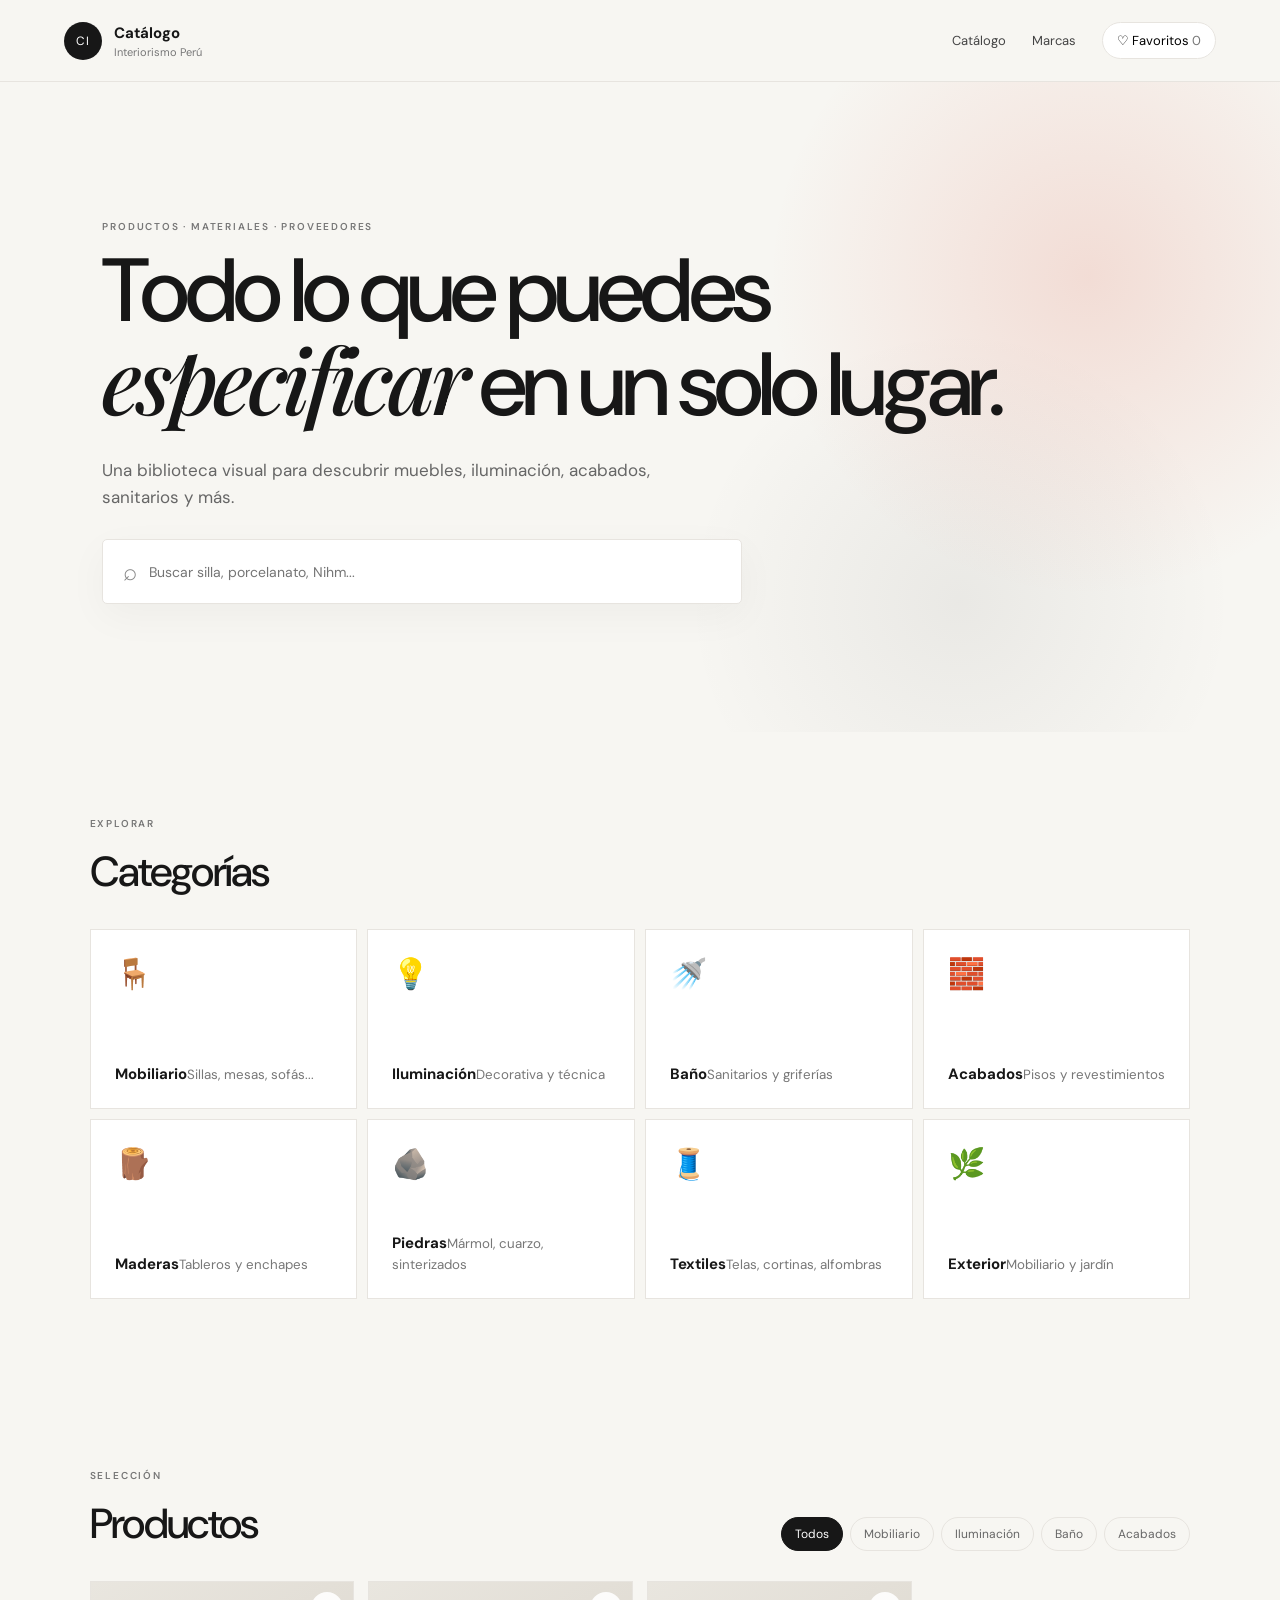
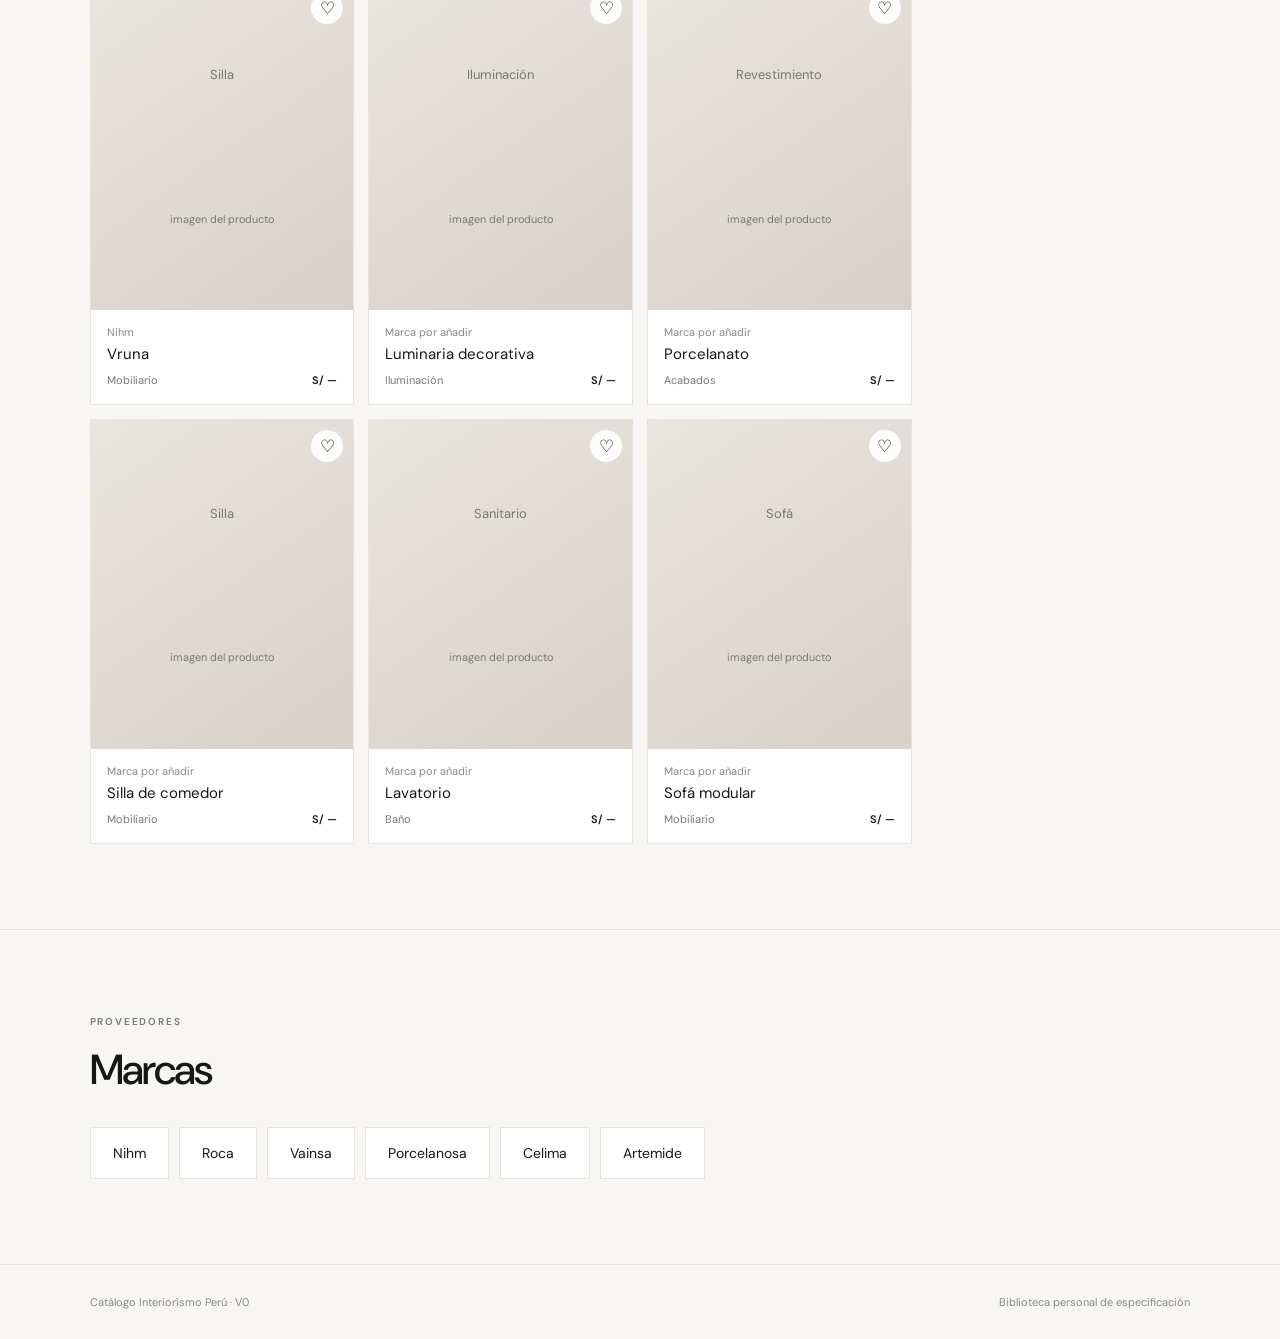
==== index.html @ 74b37449 "Add files via upload" ====
<!doctype html>
<html lang="es">
<head>
  <meta charset="UTF-8" />
  <meta name="viewport" content="width=device-width, initial-scale=1.0" />
  <title>Catálogo Interiorismo Perú</title>
  <meta name="description" content="Catálogo personal de productos, materiales y proveedores para interiorismo en Perú." />
  <link rel="stylesheet" href="style.css" />
</head>
<body>
  <header class="site-header">
    <a class="brand" href="#">
      <span class="brand-mark">CI</span>
      <span>
        <strong>Catálogo</strong>
        <small>Interiorismo Perú</small>
      </span>
    </a>
    <nav>
      <a href="#catalogo">Catálogo</a>
      <a href="#marcas">Marcas</a>
      <button class="favorites-btn" id="favoritesBtn">♡ Favoritos <span id="favoriteCount">0</span></button>
    </nav>
  </header>

  <main>
    <section class="hero">
      <div>
        <p class="eyebrow">PRODUCTOS · MATERIALES · PROVEEDORES</p>
        <h1>Todo lo que puedes<br /><em>especificar</em> en un solo lugar.</h1>
        <p class="hero-copy">Una biblioteca visual para descubrir muebles, iluminación, acabados, sanitarios y más.</p>
        <div class="search-wrap">
          <span>⌕</span>
          <input id="searchInput" type="search" placeholder="Buscar silla, porcelanato, Nihm..." />
        </div>
      </div>
    </section>

    <section class="categories" id="catalogo">
      <div class="section-heading">
        <div>
          <p class="eyebrow">EXPLORAR</p>
          <h2>Categorías</h2>
        </div>
      </div>
      <div class="category-grid" id="categoryGrid"></div>
    </section>

    <section class="products-section">
      <div class="section-heading">
        <div>
          <p class="eyebrow">SELECCIÓN</p>
          <h2>Productos</h2>
        </div>
        <div class="filters">
          <button class="filter active" data-filter="Todos">Todos</button>
          <button class="filter" data-filter="Mobiliario">Mobiliario</button>
          <button class="filter" data-filter="Iluminación">Iluminación</button>
          <button class="filter" data-filter="Baño">Baño</button>
          <button class="filter" data-filter="Acabados">Acabados</button>
        </div>
      </div>
      <div class="product-grid" id="productGrid"></div>
    </section>

    <section class="brands-section" id="marcas">
      <div class="section-heading">
        <div>
          <p class="eyebrow">PROVEEDORES</p>
          <h2>Marcas</h2>
        </div>
      </div>
      <div class="brand-list">
        <span>Nihm</span><span>Roca</span><span>Vainsa</span><span>Porcelanosa</span><span>Celima</span><span>Artemide</span>
      </div>
    </section>
  </main>

  <footer>
    <span>Catálogo Interiorismo Perú · V0</span>
    <span>Biblioteca personal de especificación</span>
  </footer>

  <script src="app.js"></script>
</body>
</html>
---- style.css ----
@import url('https://fonts.googleapis.com/css2?family=DM+Sans:wght@400;500;600&family=Playfair+Display:ital,wght@0,500;0,600;1,500;1,600&display=swap');

:root {
  --ink: #171717;
  --muted: #777;
  --line: #e7e4df;
  --paper: #f7f6f2;
  --white: #fff;
  --accent: #d9573f;
}

* { box-sizing: border-box; }
html { scroll-behavior: smooth; }
body {
  margin: 0;
  color: var(--ink);
  background: var(--paper);
  font-family: "DM Sans", sans-serif;
}
a { color: inherit; text-decoration: none; }
button, input { font: inherit; }

.site-header {
  height: 82px;
  padding: 0 5vw;
  display: flex;
  align-items: center;
  justify-content: space-between;
  border-bottom: 1px solid var(--line);
  background: rgba(247,246,242,.92);
  position: sticky;
  top: 0;
  z-index: 10;
  backdrop-filter: blur(10px);
}
.brand { display: flex; align-items: center; gap: 12px; }
.brand-mark {
  width: 38px; height: 38px; border-radius: 50%;
  display: grid; place-items: center;
  background: var(--ink); color: white;
  font-size: 12px; letter-spacing: .08em;
}
.brand strong { display:block; font-size: 15px; }
.brand small { display:block; color:var(--muted); font-size: 11px; margin-top: 2px; }
nav { display:flex; align-items:center; gap: 26px; font-size: 13px; }
nav a { color:#444; }
.favorites-btn {
  border: 1px solid var(--line); background: white; border-radius: 999px;
  padding: 9px 14px; cursor:pointer;
}
.favorites-btn span { color:var(--muted); }

main { overflow: hidden; }
.hero {
  min-height: 650px;
  padding: 110px 8vw 100px;
  display:flex; align-items:center;
  background:
    radial-gradient(circle at 85% 30%, rgba(217,87,63,.16), transparent 27%),
    radial-gradient(circle at 75% 80%, rgba(20,20,20,.06), transparent 25%);
}
.eyebrow {
  margin: 0 0 14px;
  font-size: 10px;
  letter-spacing: .18em;
  color: var(--muted);
  font-weight: 600;
}
h1 {
  font-size: clamp(48px, 7vw, 92px);
  line-height: .98;
  letter-spacing: -.055em;
  font-weight: 500;
  margin: 0;
  max-width: 980px;
}
h1 em, h2 em { font-family:"Playfair Display", serif; font-weight:500; }
.hero-copy {
  max-width: 570px; color:#666; font-size:17px; line-height:1.6; margin:28px 0;
}
.search-wrap {
  max-width: 640px; display:flex; align-items:center; gap:10px;
  background:white; border:1px solid var(--line); padding: 16px 20px;
  border-radius: 5px; box-shadow:0 12px 40px rgba(0,0,0,.04);
}
.search-wrap span { font-size:24px; color:#888; }
.search-wrap input { border:0; outline:0; width:100%; background:transparent; font-size:14px; }

section { padding: 85px 7vw; }
.section-heading {
  display:flex; justify-content:space-between; align-items:end; gap:30px; margin-bottom:30px;
}
h2 { font-size:42px; letter-spacing:-.04em; margin:0; font-weight:500; }

.category-grid {
  display:grid; grid-template-columns:repeat(4,1fr); gap:10px;
}
.category {
  min-height:180px; padding:24px; border:1px solid var(--line); background:white;
  display:flex; flex-direction:column; justify-content:space-between;
  cursor:pointer; transition:.2s;
}
.category:hover { transform:translateY(-3px); border-color:#bbb; }
.category .symbol { font-size:30px; }
.category strong { font-size:15px; }
.category small { color:var(--muted); margin-top:5px; }

.filters { display:flex; gap:7px; flex-wrap:wrap; justify-content:flex-end; }
.filter {
  border:1px solid var(--line); background:transparent; border-radius:999px;
  padding:8px 13px; cursor:pointer; color:#666; font-size:12px;
}
.filter.active { background:var(--ink); color:white; border-color:var(--ink); }

.product-grid {
  columns: 4 220px;
  column-gap: 14px;
}
.product-card {
  break-inside:avoid; margin:0 0 14px; background:white; position:relative;
  border:1px solid var(--line);
}
.product-image {
  aspect-ratio: 4/5; display:grid; place-items:center;
  background:linear-gradient(145deg,#e9e6df,#d7d1c7);
  font-size:13px; color:#777; text-align:center; padding:20px;
}
.product-image.tall { aspect-ratio:4/5; }
.product-info { padding:15px 16px 17px; }
.product-brand { color:#888; font-size:11px; margin-bottom:5px; }
.product-name { font-size:15px; margin-bottom:9px; }
.product-meta { display:flex; justify-content:space-between; gap:10px; font-size:11px; color:#777; }
.product-price { color:var(--ink); font-weight:600; }
.heart {
  position:absolute; top:10px; right:10px; width:32px; height:32px; border:0;
  border-radius:50%; background:rgba(255,255,255,.9); cursor:pointer; font-size:17px;
}
.heart.saved { color:var(--accent); }

.brands-section { border-top:1px solid var(--line); }
.brand-list { display:flex; flex-wrap:wrap; gap:10px; }
.brand-list span {
  padding:16px 22px; border:1px solid var(--line); background:white; font-size:14px;
}

footer {
  padding:30px 7vw; border-top:1px solid var(--line);
  display:flex; justify-content:space-between; color:#888; font-size:11px;
}

@media(max-width:800px){
  nav a { display:none; }
  .hero { min-height:560px; padding:80px 7vw; }
  .category-grid { grid-template-columns:repeat(2,1fr); }
  .section-heading { align-items:flex-start; flex-direction:column; }
  .filters { justify-content:flex-start; }
  footer { flex-direction:column; gap:8px; }
}
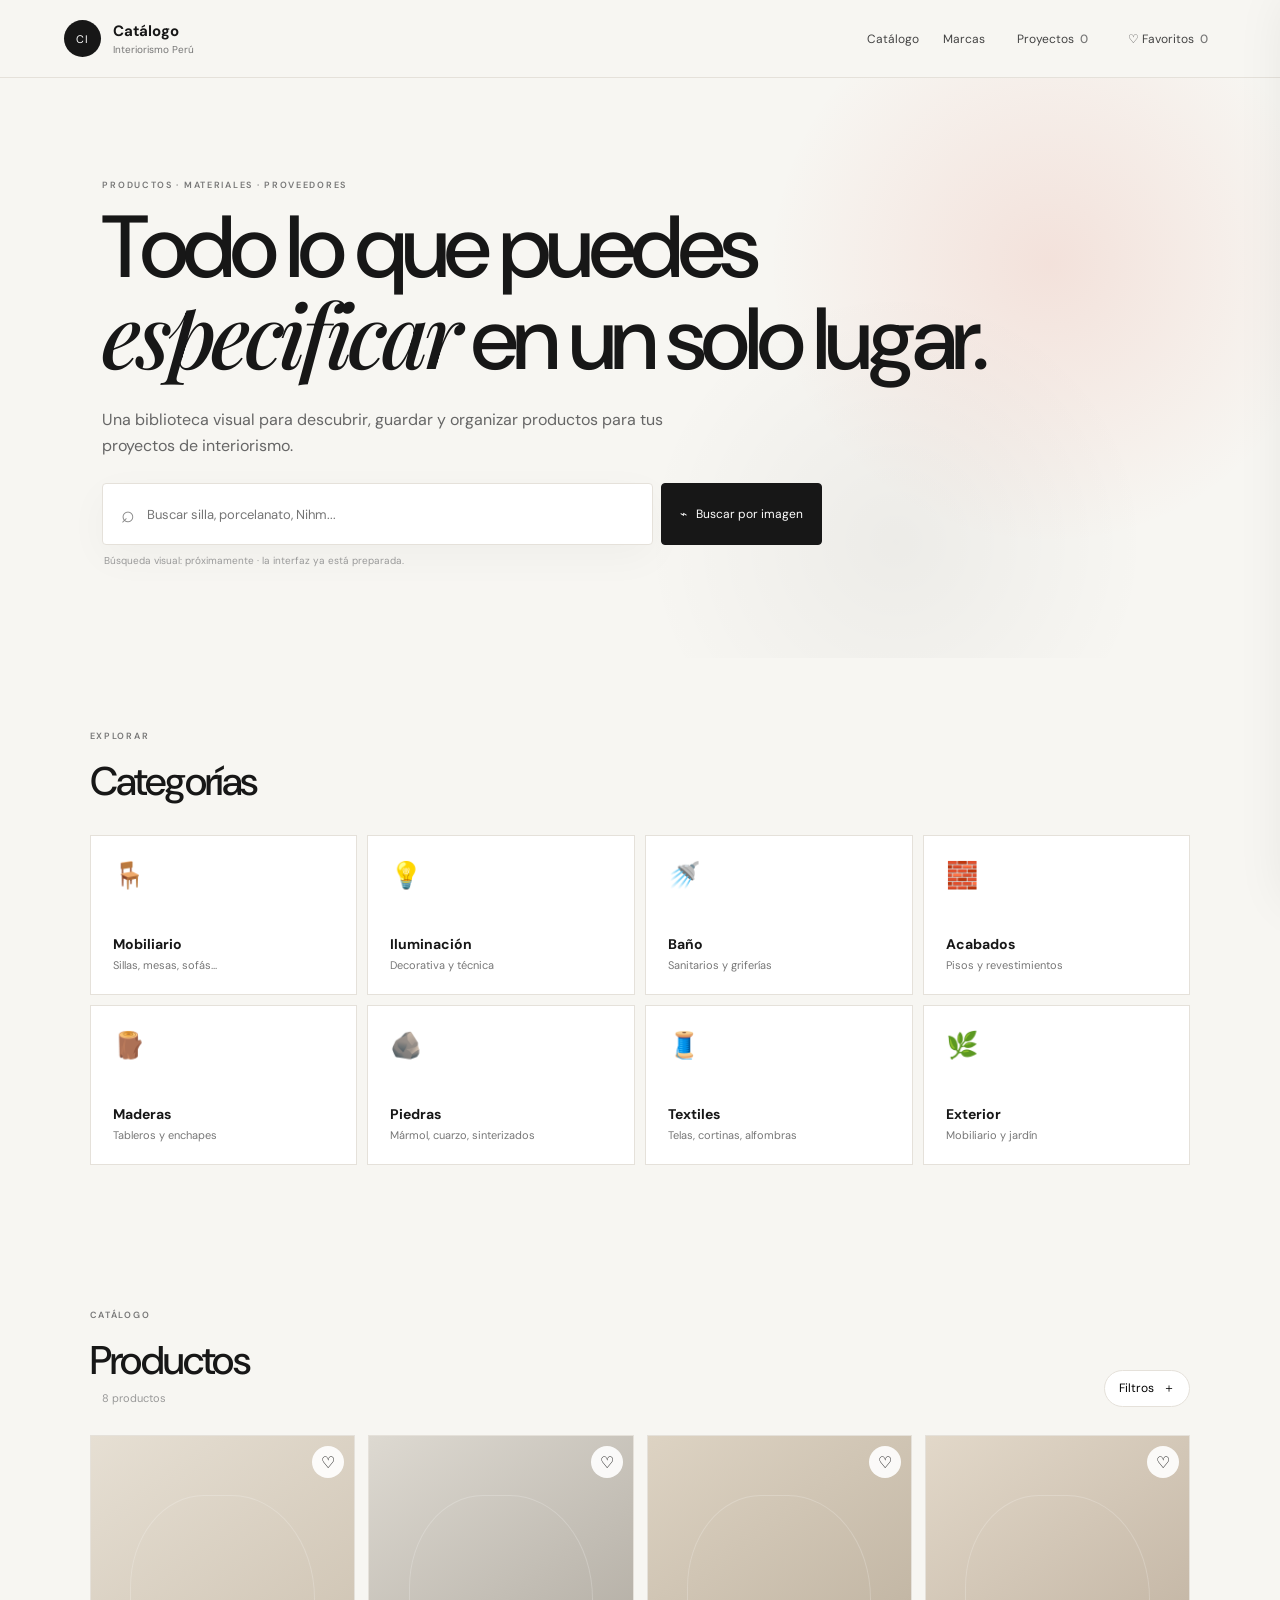
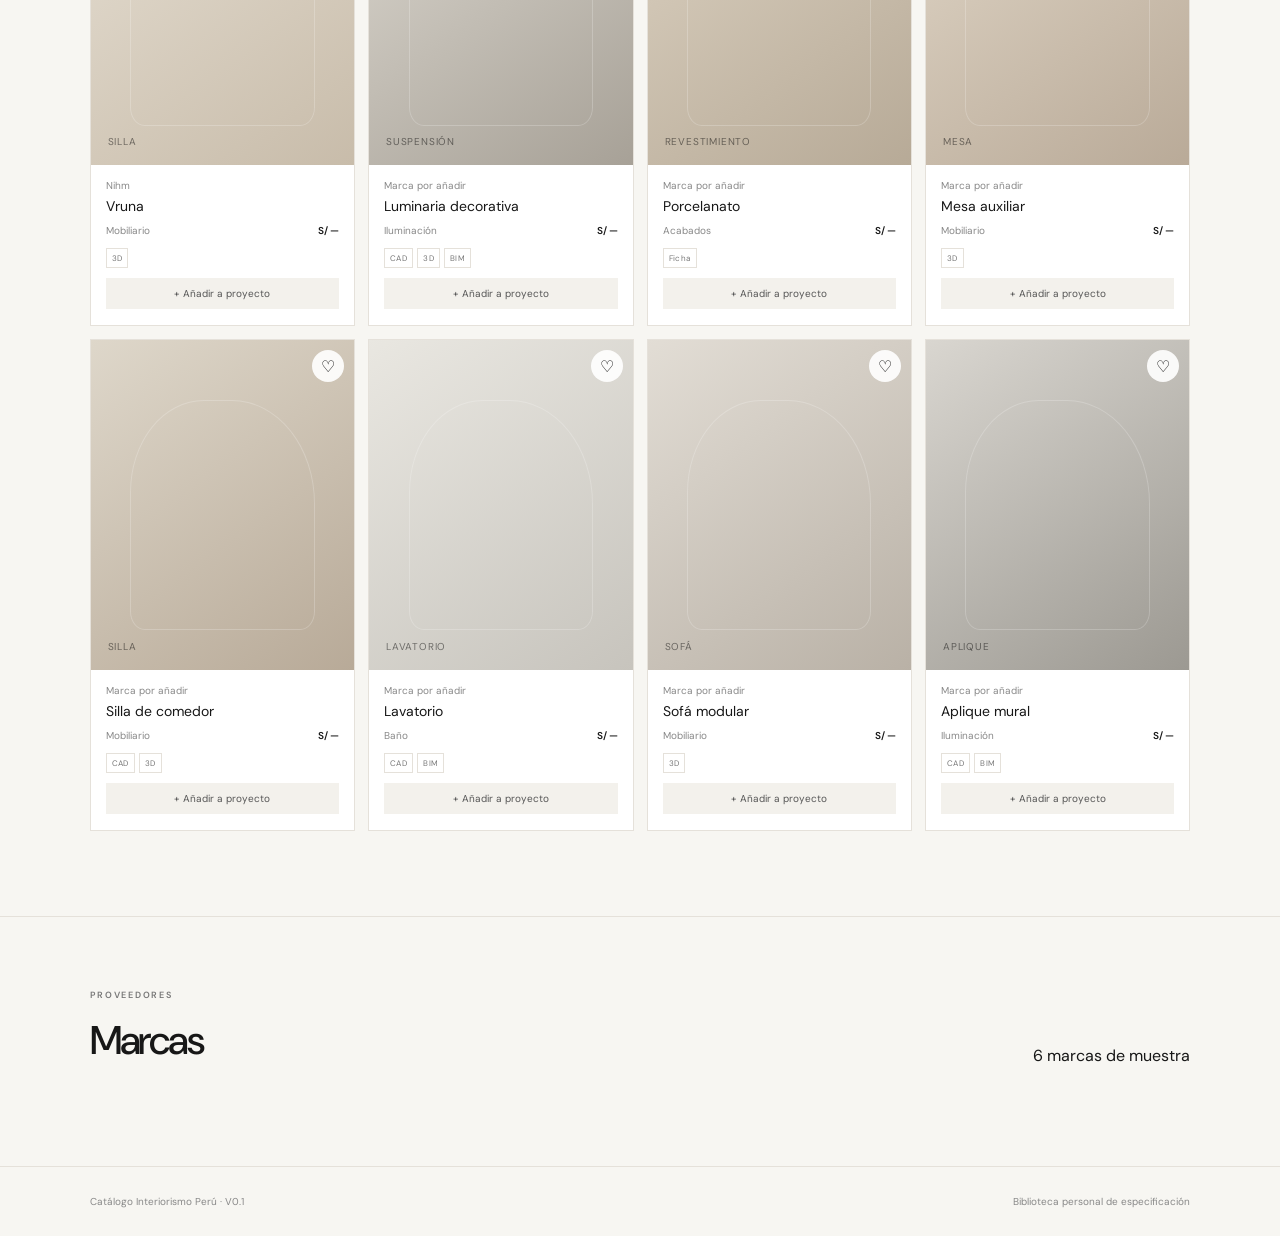
==== commit 1c06f74a: "Add files via upload" ====
--- a/index.html
+++ b/index.html
@@ -1,86 +1,95 @@
 <!doctype html>
 <html lang="es">
 <head>
-  <meta charset="UTF-8" />
-  <meta name="viewport" content="width=device-width, initial-scale=1.0" />
+  <meta charset="UTF-8">
+  <meta name="viewport" content="width=device-width, initial-scale=1.0">
   <title>Catálogo Interiorismo Perú</title>
-  <meta name="description" content="Catálogo personal de productos, materiales y proveedores para interiorismo en Perú." />
-  <link rel="stylesheet" href="style.css" />
+  <meta name="description" content="Biblioteca visual de productos, materiales y proveedores para interiorismo en Perú.">
+  <link rel="stylesheet" href="style.css">
 </head>
 <body>
   <header class="site-header">
     <a class="brand" href="#">
       <span class="brand-mark">CI</span>
-      <span>
-        <strong>Catálogo</strong>
-        <small>Interiorismo Perú</small>
-      </span>
+      <span><strong>Catálogo</strong><small>Interiorismo Perú</small></span>
     </a>
     <nav>
       <a href="#catalogo">Catálogo</a>
       <a href="#marcas">Marcas</a>
-      <button class="favorites-btn" id="favoritesBtn">♡ Favoritos <span id="favoriteCount">0</span></button>
+      <button class="nav-btn" id="projectsBtn">Proyectos <b id="projectCount">0</b></button>
+      <button class="nav-btn" id="favoritesBtn">♡ Favoritos <b id="favoriteCount">0</b></button>
     </nav>
   </header>
 
   <main>
     <section class="hero">
-      <div>
+      <div class="hero-inner">
         <p class="eyebrow">PRODUCTOS · MATERIALES · PROVEEDORES</p>
-        <h1>Todo lo que puedes<br /><em>especificar</em> en un solo lugar.</h1>
-        <p class="hero-copy">Una biblioteca visual para descubrir muebles, iluminación, acabados, sanitarios y más.</p>
-        <div class="search-wrap">
-          <span>⌕</span>
-          <input id="searchInput" type="search" placeholder="Buscar silla, porcelanato, Nihm..." />
+        <h1>Todo lo que puedes<br><em>especificar</em> en un solo lugar.</h1>
+        <p class="hero-copy">Una biblioteca visual para descubrir, guardar y organizar productos para tus proyectos de interiorismo.</p>
+        <div class="search-row">
+          <div class="search-wrap">
+            <span>⌕</span>
+            <input id="searchInput" type="search" placeholder="Buscar silla, porcelanato, Nihm...">
+          </div>
+          <button class="visual-search" id="visualSearchBtn">⌁ <span>Buscar por imagen</span></button>
         </div>
+        <p class="visual-note">Búsqueda visual: próximamente · la interfaz ya está preparada.</p>
       </div>
     </section>
 
     <section class="categories" id="catalogo">
       <div class="section-heading">
-        <div>
-          <p class="eyebrow">EXPLORAR</p>
-          <h2>Categorías</h2>
-        </div>
+        <div><p class="eyebrow">EXPLORAR</p><h2>Categorías</h2></div>
       </div>
       <div class="category-grid" id="categoryGrid"></div>
     </section>
 
     <section class="products-section">
       <div class="section-heading">
-        <div>
-          <p class="eyebrow">SELECCIÓN</p>
-          <h2>Productos</h2>
-        </div>
-        <div class="filters">
-          <button class="filter active" data-filter="Todos">Todos</button>
-          <button class="filter" data-filter="Mobiliario">Mobiliario</button>
-          <button class="filter" data-filter="Iluminación">Iluminación</button>
-          <button class="filter" data-filter="Baño">Baño</button>
-          <button class="filter" data-filter="Acabados">Acabados</button>
-        </div>
+        <div><p class="eyebrow">CATÁLOGO</p><h2>Productos</h2><p class="results" id="resultsCount"></p></div>
+        <button class="filter-toggle" id="filterToggle">Filtros <span>＋</span></button>
       </div>
+
+      <div class="filter-panel" id="filterPanel">
+        <div class="filter-group"><label>Categoría</label><div class="chips" id="categoryFilters"></div></div>
+        <div class="filter-group"><label>Material</label><div class="chips" id="materialFilters"></div></div>
+        <div class="filter-group"><label>Estilo</label><div class="chips" id="styleFilters"></div></div>
+        <div class="filter-group"><label>Archivos</label><div class="chips" id="fileFilters"></div></div>
+      </div>
+
       <div class="product-grid" id="productGrid"></div>
     </section>
 
     <section class="brands-section" id="marcas">
       <div class="section-heading">
-        <div>
-          <p class="eyebrow">PROVEEDORES</p>
-          <h2>Marcas</h2>
-        </div>
+        <div><p class="eyebrow">PROVEEDORES</p><h2>Marcas</h2></div>
+        <span class="brand-count">6 marcas de muestra</span>
       </div>
-      <div class="brand-list">
-        <span>Nihm</span><span>Roca</span><span>Vainsa</span><span>Porcelanosa</span><span>Celima</span><span>Artemide</span>
-      </div>
+      <div class="brand-list" id="brandList"></div>
     </section>
   </main>
 
+  <aside class="drawer" id="projectDrawer" aria-hidden="true">
+    <div class="drawer-head"><div><p class="eyebrow">MI BIBLIOTECA</p><h2>Proyectos</h2></div><button class="close-btn" data-close="projectDrawer">×</button></div>
+    <div class="new-project"><input id="projectNameInput" placeholder="Nombre del proyecto..."><button id="addProjectBtn">+ Crear</button></div>
+    <div id="projectList" class="project-list"></div>
+  </aside>
+  <div class="drawer-backdrop" id="drawerBackdrop"></div>
+
+  <div class="modal" id="productModal" aria-hidden="true">
+    <div class="modal-card">
+      <button class="close-btn" data-close="productModal">×</button>
+      <div id="modalContent"></div>
+    </div>
+  </div>
+
+  <div class="toast" id="toast"></div>
+
   <footer>
-    <span>Catálogo Interiorismo Perú · V0</span>
+    <span>Catálogo Interiorismo Perú · V0.1</span>
     <span>Biblioteca personal de especificación</span>
   </footer>
-
   <script src="app.js"></script>
 </body>
-</html>
+</html>
--- a/style.css
+++ b/style.css
@@ -1,158 +1,18 @@
 @import url('https://fonts.googleapis.com/css2?family=DM+Sans:wght@400;500;600&family=Playfair+Display:ital,wght@0,500;0,600;1,500;1,600&display=swap');
-
-:root {
-  --ink: #171717;
-  --muted: #777;
-  --line: #e7e4df;
-  --paper: #f7f6f2;
-  --white: #fff;
-  --accent: #d9573f;
-}
-
-* { box-sizing: border-box; }
-html { scroll-behavior: smooth; }
-body {
-  margin: 0;
-  color: var(--ink);
-  background: var(--paper);
-  font-family: "DM Sans", sans-serif;
-}
-a { color: inherit; text-decoration: none; }
-button, input { font: inherit; }
-
-.site-header {
-  height: 82px;
-  padding: 0 5vw;
-  display: flex;
-  align-items: center;
-  justify-content: space-between;
-  border-bottom: 1px solid var(--line);
-  background: rgba(247,246,242,.92);
-  position: sticky;
-  top: 0;
-  z-index: 10;
-  backdrop-filter: blur(10px);
-}
-.brand { display: flex; align-items: center; gap: 12px; }
-.brand-mark {
-  width: 38px; height: 38px; border-radius: 50%;
-  display: grid; place-items: center;
-  background: var(--ink); color: white;
-  font-size: 12px; letter-spacing: .08em;
-}
-.brand strong { display:block; font-size: 15px; }
-.brand small { display:block; color:var(--muted); font-size: 11px; margin-top: 2px; }
-nav { display:flex; align-items:center; gap: 26px; font-size: 13px; }
-nav a { color:#444; }
-.favorites-btn {
-  border: 1px solid var(--line); background: white; border-radius: 999px;
-  padding: 9px 14px; cursor:pointer;
-}
-.favorites-btn span { color:var(--muted); }
-
-main { overflow: hidden; }
-.hero {
-  min-height: 650px;
-  padding: 110px 8vw 100px;
-  display:flex; align-items:center;
-  background:
-    radial-gradient(circle at 85% 30%, rgba(217,87,63,.16), transparent 27%),
-    radial-gradient(circle at 75% 80%, rgba(20,20,20,.06), transparent 25%);
-}
-.eyebrow {
-  margin: 0 0 14px;
-  font-size: 10px;
-  letter-spacing: .18em;
-  color: var(--muted);
-  font-weight: 600;
-}
-h1 {
-  font-size: clamp(48px, 7vw, 92px);
-  line-height: .98;
-  letter-spacing: -.055em;
-  font-weight: 500;
-  margin: 0;
-  max-width: 980px;
-}
-h1 em, h2 em { font-family:"Playfair Display", serif; font-weight:500; }
-.hero-copy {
-  max-width: 570px; color:#666; font-size:17px; line-height:1.6; margin:28px 0;
-}
-.search-wrap {
-  max-width: 640px; display:flex; align-items:center; gap:10px;
-  background:white; border:1px solid var(--line); padding: 16px 20px;
-  border-radius: 5px; box-shadow:0 12px 40px rgba(0,0,0,.04);
-}
-.search-wrap span { font-size:24px; color:#888; }
-.search-wrap input { border:0; outline:0; width:100%; background:transparent; font-size:14px; }
-
-section { padding: 85px 7vw; }
-.section-heading {
-  display:flex; justify-content:space-between; align-items:end; gap:30px; margin-bottom:30px;
-}
-h2 { font-size:42px; letter-spacing:-.04em; margin:0; font-weight:500; }
-
-.category-grid {
-  display:grid; grid-template-columns:repeat(4,1fr); gap:10px;
-}
-.category {
-  min-height:180px; padding:24px; border:1px solid var(--line); background:white;
-  display:flex; flex-direction:column; justify-content:space-between;
-  cursor:pointer; transition:.2s;
-}
-.category:hover { transform:translateY(-3px); border-color:#bbb; }
-.category .symbol { font-size:30px; }
-.category strong { font-size:15px; }
-.category small { color:var(--muted); margin-top:5px; }
-
-.filters { display:flex; gap:7px; flex-wrap:wrap; justify-content:flex-end; }
-.filter {
-  border:1px solid var(--line); background:transparent; border-radius:999px;
-  padding:8px 13px; cursor:pointer; color:#666; font-size:12px;
-}
-.filter.active { background:var(--ink); color:white; border-color:var(--ink); }
-
-.product-grid {
-  columns: 4 220px;
-  column-gap: 14px;
-}
-.product-card {
-  break-inside:avoid; margin:0 0 14px; background:white; position:relative;
-  border:1px solid var(--line);
-}
-.product-image {
-  aspect-ratio: 4/5; display:grid; place-items:center;
-  background:linear-gradient(145deg,#e9e6df,#d7d1c7);
-  font-size:13px; color:#777; text-align:center; padding:20px;
-}
-.product-image.tall { aspect-ratio:4/5; }
-.product-info { padding:15px 16px 17px; }
-.product-brand { color:#888; font-size:11px; margin-bottom:5px; }
-.product-name { font-size:15px; margin-bottom:9px; }
-.product-meta { display:flex; justify-content:space-between; gap:10px; font-size:11px; color:#777; }
-.product-price { color:var(--ink); font-weight:600; }
-.heart {
-  position:absolute; top:10px; right:10px; width:32px; height:32px; border:0;
-  border-radius:50%; background:rgba(255,255,255,.9); cursor:pointer; font-size:17px;
-}
-.heart.saved { color:var(--accent); }
-
-.brands-section { border-top:1px solid var(--line); }
-.brand-list { display:flex; flex-wrap:wrap; gap:10px; }
-.brand-list span {
-  padding:16px 22px; border:1px solid var(--line); background:white; font-size:14px;
-}
-
-footer {
-  padding:30px 7vw; border-top:1px solid var(--line);
-  display:flex; justify-content:space-between; color:#888; font-size:11px;
-}
-
-@media(max-width:800px){
-  nav a { display:none; }
-  .hero { min-height:560px; padding:80px 7vw; }
-  .category-grid { grid-template-columns:repeat(2,1fr); }
-  .section-heading { align-items:flex-start; flex-direction:column; }
-  .filters { justify-content:flex-start; }
-  footer { flex-direction:column; gap:8px; }
-}
+:root{--ink:#171717;--muted:#777;--line:#e5e1da;--paper:#f7f6f2;--white:#fff;--accent:#d9573f}
+*{box-sizing:border-box}html{scroll-behavior:smooth}body{margin:0;color:var(--ink);background:var(--paper);font-family:"DM Sans",sans-serif}button,input{font:inherit}button{cursor:pointer}a{color:inherit;text-decoration:none}
+.site-header{height:78px;padding:0 5vw;display:flex;align-items:center;justify-content:space-between;border-bottom:1px solid var(--line);background:rgba(247,246,242,.94);position:sticky;top:0;z-index:20;backdrop-filter:blur(12px)}
+.brand{display:flex;align-items:center;gap:12px}.brand-mark{width:37px;height:37px;border-radius:50%;display:grid;place-items:center;background:var(--ink);color:#fff;font-size:11px;letter-spacing:.08em}.brand strong{display:block;font-size:15px}.brand small{display:block;color:var(--muted);font-size:10px;margin-top:2px}
+nav{display:flex;align-items:center;gap:24px;font-size:12px}nav>a{color:#444}.nav-btn{border:0;background:transparent;color:#444;padding:8px}.nav-btn b{font-weight:500;color:var(--muted);margin-left:3px}
+.hero{min-height:580px;padding:90px 8vw 80px;display:flex;align-items:center;background:radial-gradient(circle at 82% 32%,rgba(217,87,63,.13),transparent 25%),radial-gradient(circle at 70% 80%,rgba(0,0,0,.045),transparent 25%)}
+.hero-inner{width:100%;max-width:1080px}.eyebrow{margin:0 0 13px;font-size:9px;letter-spacing:.19em;color:var(--muted);font-weight:600}h1{font-size:clamp(48px,7vw,88px);line-height:.98;letter-spacing:-.055em;font-weight:500;margin:0}h1 em{font-family:"Playfair Display",serif;font-weight:500}.hero-copy{max-width:590px;color:#666;font-size:16px;line-height:1.6;margin:25px 0}.search-row{display:flex;gap:8px;max-width:720px}.search-wrap{flex:1;display:flex;align-items:center;gap:10px;background:#fff;border:1px solid var(--line);padding:15px 18px;border-radius:4px;box-shadow:0 12px 40px rgba(0,0,0,.035)}.search-wrap span{font-size:23px;color:#888}.search-wrap input{border:0;outline:0;width:100%;background:transparent;font-size:13px}.visual-search{border:1px solid var(--ink);background:var(--ink);color:#fff;padding:0 18px;border-radius:4px;font-size:12px}.visual-search span{margin-left:6px}.visual-note{font-size:10px;color:#999;margin:9px 0 0 2px}
+section{padding:72px 7vw}.section-heading{display:flex;justify-content:space-between;align-items:end;gap:25px;margin-bottom:28px}h2{font-size:40px;letter-spacing:-.04em;margin:0;font-weight:500}.results{display:inline-block;margin:0 0 0 12px;color:#999;font-size:11px}.category-grid{display:grid;grid-template-columns:repeat(4,1fr);gap:10px}.category{min-height:160px;padding:22px;border:1px solid var(--line);background:#fff;display:flex;flex-direction:column;justify-content:space-between;transition:.2s}.category:hover{transform:translateY(-3px);border-color:#bbb}.category .symbol{font-size:26px}.category strong{font-size:14px}.category small{display:block;color:var(--muted);font-size:11px;margin-top:4px}
+.filter-toggle{border:1px solid var(--line);background:#fff;border-radius:999px;padding:9px 14px;font-size:12px}.filter-toggle span{margin-left:6px}.filter-panel{display:none;grid-template-columns:repeat(4,1fr);gap:22px;border-top:1px solid var(--line);border-bottom:1px solid var(--line);padding:20px 0;margin:-3px 0 25px}.filter-panel.open{display:grid}.filter-group label{display:block;font-size:10px;letter-spacing:.08em;text-transform:uppercase;color:#888;margin-bottom:10px}.chips{display:flex;flex-wrap:wrap;gap:6px}.chip{border:1px solid var(--line);background:transparent;border-radius:999px;padding:6px 9px;font-size:10px;color:#666}.chip.active{background:var(--ink);border-color:var(--ink);color:#fff}
+.product-grid{columns:4 220px;column-gap:13px}.product-card{break-inside:avoid;margin:0 0 13px;background:#fff;border:1px solid var(--line);position:relative;overflow:hidden}.product-image{aspect-ratio:4/5;display:flex;align-items:flex-end;padding:17px;background:linear-gradient(145deg,var(--tone1,#e8e2d9),var(--tone2,#cfc5b9));position:relative;cursor:pointer}.product-image:after{content:"";position:absolute;inset:18% 15% 12%;border:1px solid rgba(255,255,255,.35);border-radius:40% 45% 8% 8%;opacity:.6}.image-label{position:relative;z-index:1;font-size:10px;color:rgba(0,0,0,.48);letter-spacing:.08em;text-transform:uppercase}.heart{position:absolute;z-index:2;top:10px;right:10px;width:32px;height:32px;border:0;border-radius:50%;background:rgba(255,255,255,.9);font-size:16px}.heart.saved{color:var(--accent)}.product-info{padding:14px 15px 16px}.product-brand{color:#888;font-size:10px;margin-bottom:5px}.product-name{font-size:14px;margin-bottom:9px}.product-meta{display:flex;justify-content:space-between;gap:8px;font-size:10px;color:#888}.product-price{font-weight:600;color:var(--ink)}.badges{display:flex;gap:4px;flex-wrap:wrap;margin-top:11px}.badge{font-size:8px;letter-spacing:.05em;border:1px solid var(--line);padding:4px 5px;color:#777}.add-project{width:100%;border:0;background:#f3f1ec;padding:9px;margin-top:10px;font-size:10px;color:#555}.add-project:hover{background:#eae6de}
+.brands-section{border-top:1px solid var(--line)}.brand-list{display:flex;flex-wrap:wrap;gap:8px}.brand-pill{padding:14px 20px;border:1px solid var(--line);background:#fff;font-size:13px}
+.drawer{position:fixed;z-index:40;right:0;top:0;width:min(440px,92vw);height:100vh;background:var(--paper);padding:30px;transform:translateX(105%);transition:.3s;box-shadow:-15px 0 50px rgba(0,0,0,.08);overflow:auto}.drawer.open{transform:translateX(0)}.drawer-backdrop{position:fixed;inset:0;background:rgba(0,0,0,.2);z-index:35;display:none}.drawer-backdrop.open{display:block}.drawer-head{display:flex;justify-content:space-between;align-items:flex-start}.drawer h2{font-size:32px}.close-btn{border:0;background:transparent;font-size:28px;line-height:1;color:#777}.new-project{display:flex;gap:7px;margin:25px 0}.new-project input{flex:1;border:1px solid var(--line);background:#fff;padding:11px 12px;outline:0;font-size:12px}.new-project button{border:0;background:var(--ink);color:#fff;padding:0 13px;font-size:11px}.project-card{background:#fff;border:1px solid var(--line);padding:17px;margin-bottom:9px}.project-title{display:flex;justify-content:space-between;align-items:center}.project-title strong{font-size:14px}.project-count{font-size:10px;color:#888}.project-items{display:grid;grid-template-columns:repeat(3,1fr);gap:5px;margin-top:12px}.mini-item{background:#eee9e1;aspect-ratio:1;display:grid;place-items:center;font-size:8px;color:#777;text-align:center;padding:5px}.empty{color:#999;font-size:12px;line-height:1.6;padding:18px 0}
+.modal{position:fixed;inset:0;background:rgba(20,20,20,.42);z-index:50;display:none;place-items:center;padding:20px}.modal.open{display:grid}.modal-card{width:min(900px,96vw);max-height:90vh;overflow:auto;background:var(--paper);position:relative;padding:25px}.modal-card>.close-btn{position:absolute;right:17px;top:14px;z-index:2}.modal-content{display:grid;grid-template-columns:1fr 1fr;gap:30px}.modal-image{min-height:480px;background:linear-gradient(145deg,#e3ddd3,#c8beb1);display:flex;align-items:flex-end;padding:25px;font-size:11px;color:#666}.modal-info{padding:35px 25px 25px 0}.modal-info h3{font-size:36px;font-weight:500;margin:0 0 5px;letter-spacing:-.04em}.modal-info .brand{font-size:12px;color:#888}.detail-grid{display:grid;grid-template-columns:1fr 1fr;border-top:1px solid var(--line);margin-top:25px}.detail{padding:12px 0;border-bottom:1px solid var(--line);font-size:11px}.detail strong{display:block;font-size:9px;text-transform:uppercase;letter-spacing:.1em;color:#999;margin-bottom:4px}.modal-actions{display:flex;gap:7px;margin-top:18px}.modal-actions button{padding:11px 14px;border:1px solid var(--line);background:#fff;font-size:11px}.modal-actions .primary{background:var(--ink);border-color:var(--ink);color:#fff}
+.toast{position:fixed;bottom:25px;left:50%;transform:translate(-50%,20px);background:var(--ink);color:#fff;padding:10px 15px;border-radius:3px;font-size:11px;opacity:0;pointer-events:none;transition:.25s;z-index:80}.toast.show{opacity:1;transform:translate(-50%,0)}
+footer{padding:28px 7vw;border-top:1px solid var(--line);display:flex;justify-content:space-between;color:#888;font-size:10px}
+@media(max-width:850px){nav{gap:5px}nav>a{display:none}.hero{min-height:540px;padding:70px 7vw}.search-row{flex-direction:column}.visual-search{height:45px}.category-grid{grid-template-columns:repeat(2,1fr)}.filter-panel.open{grid-template-columns:1fr 1fr}.modal-content{grid-template-columns:1fr}.modal-image{min-height:330px}.modal-info{padding:0}.modal-card{padding:18px}.section-heading{align-items:flex-start}.results{display:block;margin:5px 0 0}footer{flex-direction:column;gap:7px}}
+@media(max-width:520px){.site-header{padding:0 4vw}.brand small{display:none}.category-grid{grid-template-columns:1fr 1fr}.filter-panel.open{grid-template-columns:1fr}.hero h1{font-size:50px}.products-section,.categories,section{padding-left:5vw;padding-right:5vw}}
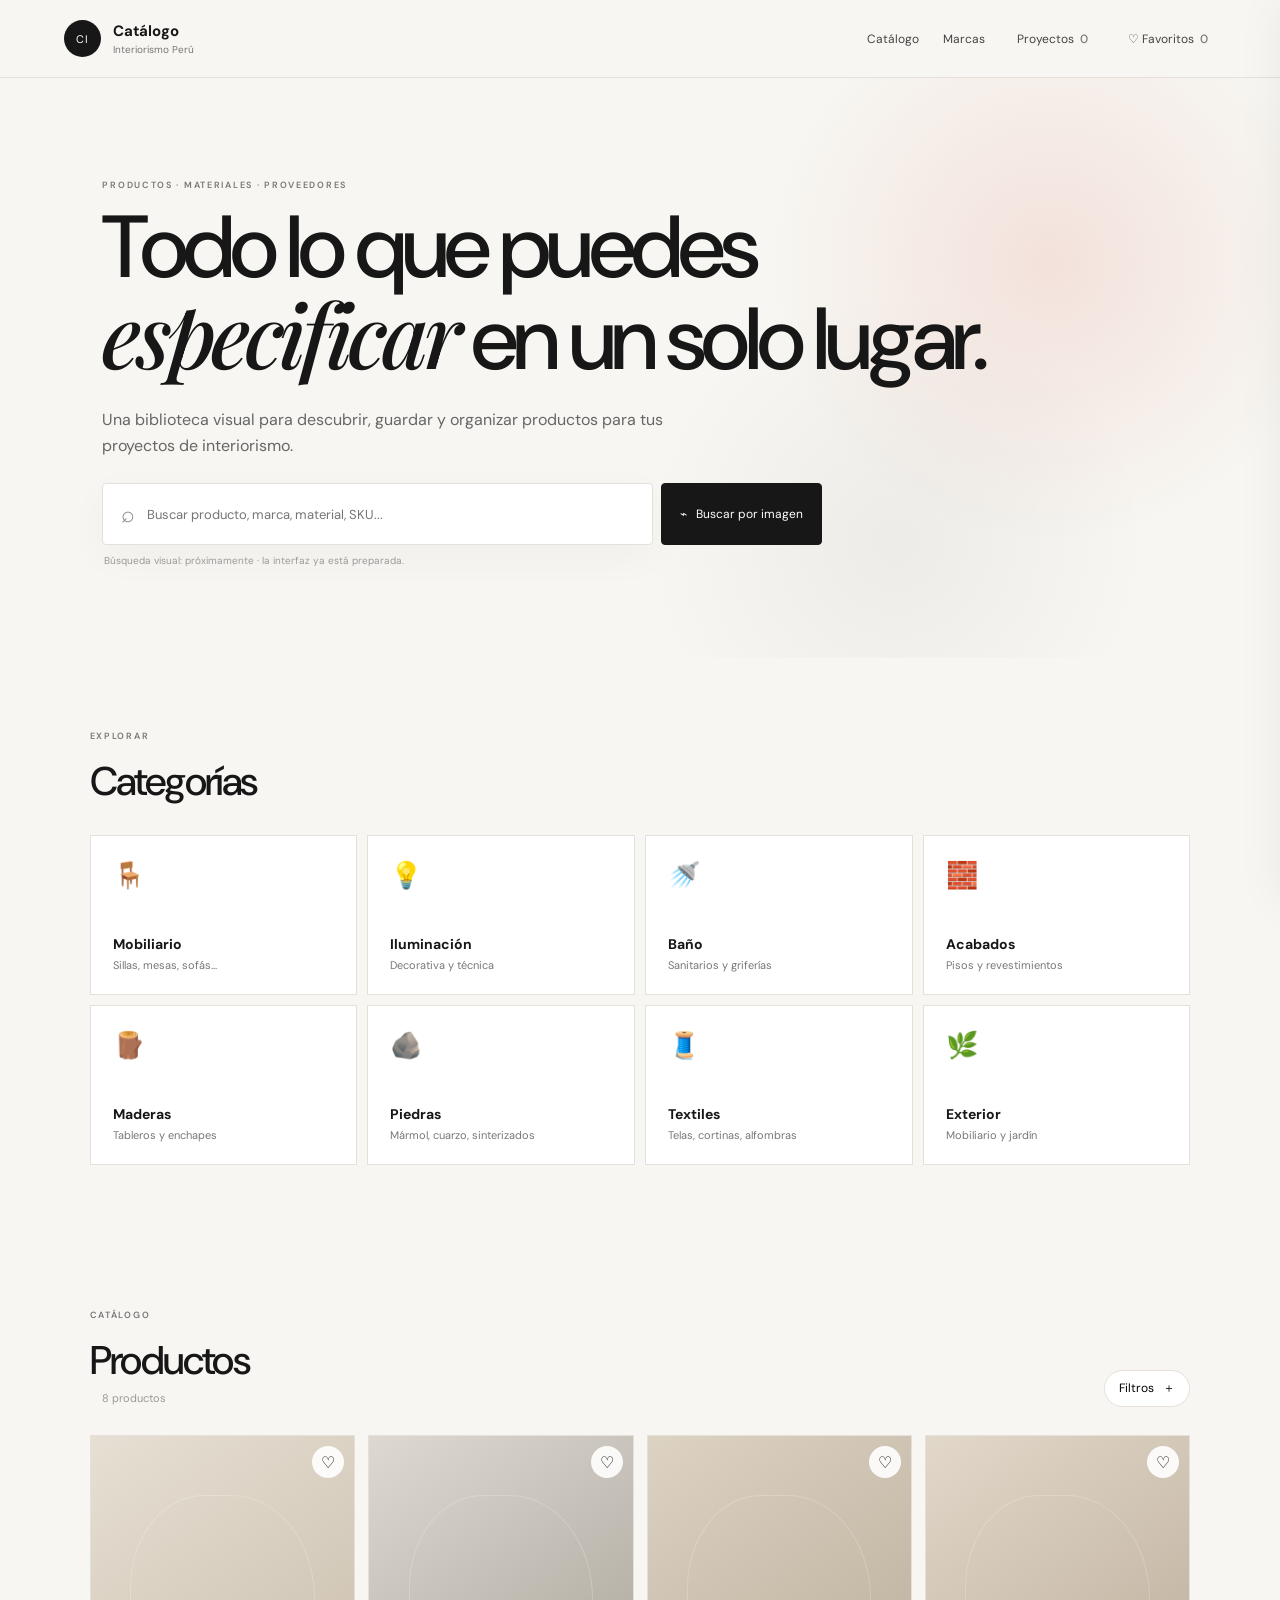
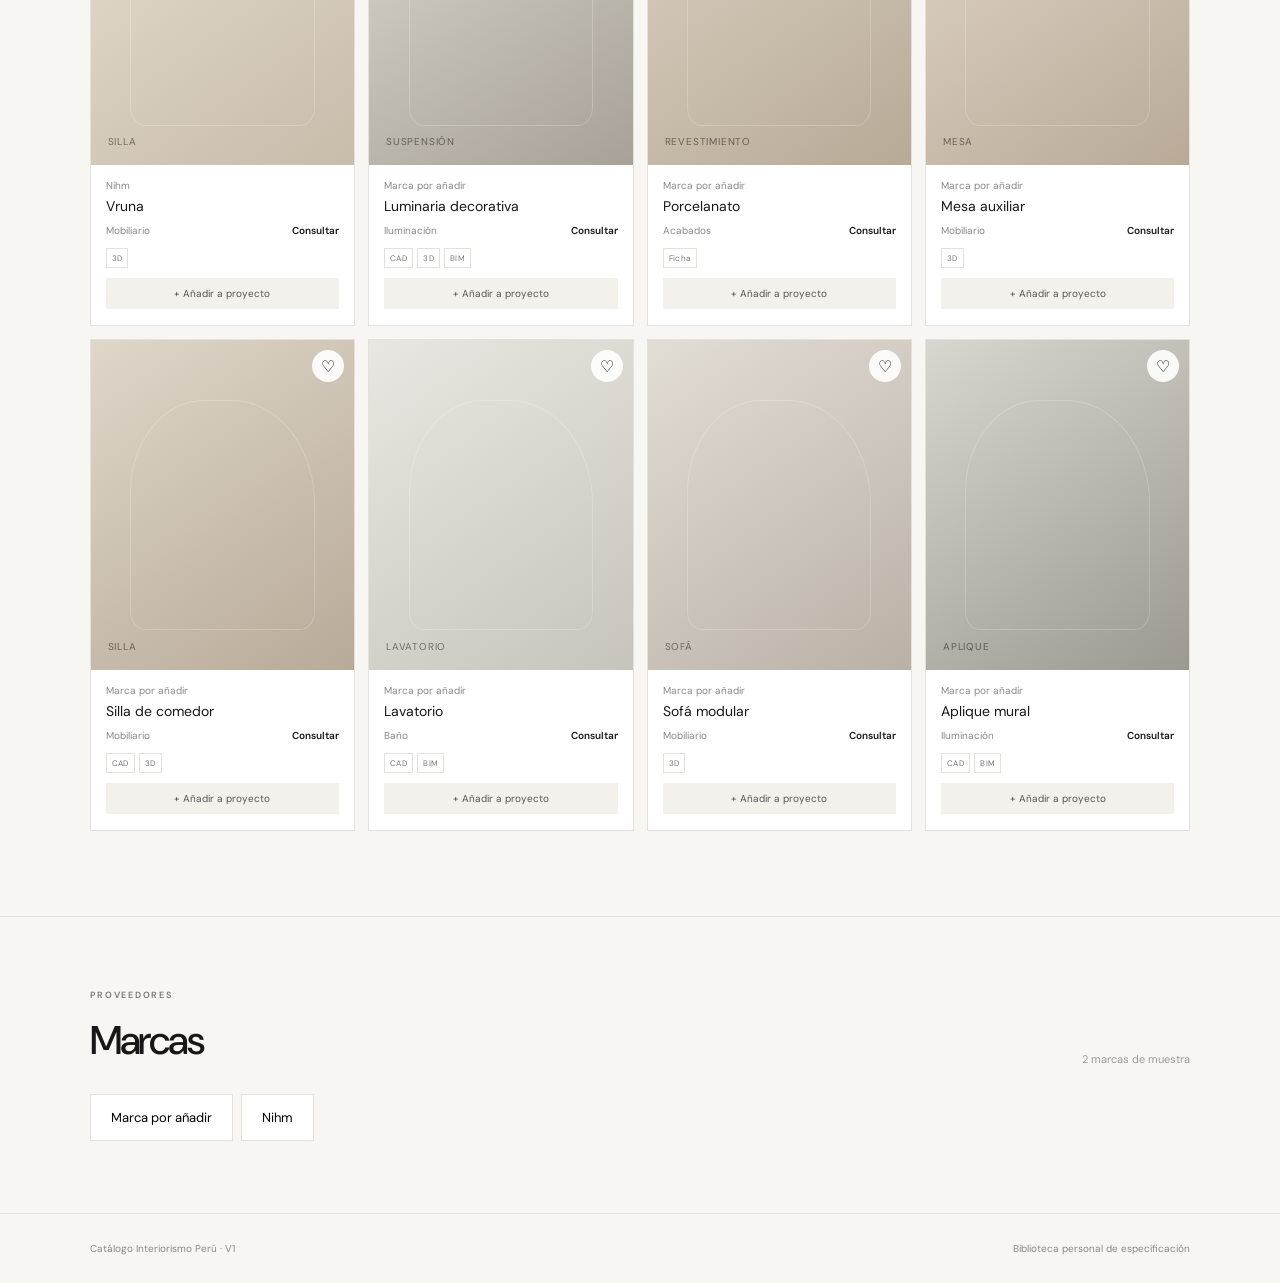
==== commit af0a848a: "Add files via upload" ====
--- a/index.html
+++ b/index.html
@@ -1,95 +1,30 @@
 <!doctype html>
 <html lang="es">
 <head>
-  <meta charset="UTF-8">
-  <meta name="viewport" content="width=device-width, initial-scale=1.0">
-  <title>Catálogo Interiorismo Perú</title>
-  <meta name="description" content="Biblioteca visual de productos, materiales y proveedores para interiorismo en Perú.">
-  <link rel="stylesheet" href="style.css">
+<meta charset="UTF-8">
+<meta name="viewport" content="width=device-width, initial-scale=1.0">
+<title>Catálogo Interiorismo Perú</title>
+<meta name="description" content="Biblioteca visual de productos, materiales y proveedores para interiorismo en Perú.">
+<link rel="stylesheet" href="style.css">
 </head>
 <body>
-  <header class="site-header">
-    <a class="brand" href="#">
-      <span class="brand-mark">CI</span>
-      <span><strong>Catálogo</strong><small>Interiorismo Perú</small></span>
-    </a>
-    <nav>
-      <a href="#catalogo">Catálogo</a>
-      <a href="#marcas">Marcas</a>
-      <button class="nav-btn" id="projectsBtn">Proyectos <b id="projectCount">0</b></button>
-      <button class="nav-btn" id="favoritesBtn">♡ Favoritos <b id="favoriteCount">0</b></button>
-    </nav>
-  </header>
-
-  <main>
-    <section class="hero">
-      <div class="hero-inner">
-        <p class="eyebrow">PRODUCTOS · MATERIALES · PROVEEDORES</p>
-        <h1>Todo lo que puedes<br><em>especificar</em> en un solo lugar.</h1>
-        <p class="hero-copy">Una biblioteca visual para descubrir, guardar y organizar productos para tus proyectos de interiorismo.</p>
-        <div class="search-row">
-          <div class="search-wrap">
-            <span>⌕</span>
-            <input id="searchInput" type="search" placeholder="Buscar silla, porcelanato, Nihm...">
-          </div>
-          <button class="visual-search" id="visualSearchBtn">⌁ <span>Buscar por imagen</span></button>
-        </div>
-        <p class="visual-note">Búsqueda visual: próximamente · la interfaz ya está preparada.</p>
-      </div>
-    </section>
-
-    <section class="categories" id="catalogo">
-      <div class="section-heading">
-        <div><p class="eyebrow">EXPLORAR</p><h2>Categorías</h2></div>
-      </div>
-      <div class="category-grid" id="categoryGrid"></div>
-    </section>
-
-    <section class="products-section">
-      <div class="section-heading">
-        <div><p class="eyebrow">CATÁLOGO</p><h2>Productos</h2><p class="results" id="resultsCount"></p></div>
-        <button class="filter-toggle" id="filterToggle">Filtros <span>＋</span></button>
-      </div>
-
-      <div class="filter-panel" id="filterPanel">
-        <div class="filter-group"><label>Categoría</label><div class="chips" id="categoryFilters"></div></div>
-        <div class="filter-group"><label>Material</label><div class="chips" id="materialFilters"></div></div>
-        <div class="filter-group"><label>Estilo</label><div class="chips" id="styleFilters"></div></div>
-        <div class="filter-group"><label>Archivos</label><div class="chips" id="fileFilters"></div></div>
-      </div>
-
-      <div class="product-grid" id="productGrid"></div>
-    </section>
-
-    <section class="brands-section" id="marcas">
-      <div class="section-heading">
-        <div><p class="eyebrow">PROVEEDORES</p><h2>Marcas</h2></div>
-        <span class="brand-count">6 marcas de muestra</span>
-      </div>
-      <div class="brand-list" id="brandList"></div>
-    </section>
-  </main>
-
-  <aside class="drawer" id="projectDrawer" aria-hidden="true">
-    <div class="drawer-head"><div><p class="eyebrow">MI BIBLIOTECA</p><h2>Proyectos</h2></div><button class="close-btn" data-close="projectDrawer">×</button></div>
-    <div class="new-project"><input id="projectNameInput" placeholder="Nombre del proyecto..."><button id="addProjectBtn">+ Crear</button></div>
-    <div id="projectList" class="project-list"></div>
-  </aside>
-  <div class="drawer-backdrop" id="drawerBackdrop"></div>
-
-  <div class="modal" id="productModal" aria-hidden="true">
-    <div class="modal-card">
-      <button class="close-btn" data-close="productModal">×</button>
-      <div id="modalContent"></div>
-    </div>
-  </div>
-
-  <div class="toast" id="toast"></div>
-
-  <footer>
-    <span>Catálogo Interiorismo Perú · V0.1</span>
-    <span>Biblioteca personal de especificación</span>
-  </footer>
-  <script src="app.js"></script>
+<header class="site-header">
+<a class="brand" href="#"><span class="brand-mark">CI</span><span><strong>Catálogo</strong><small>Interiorismo Perú</small></span></a>
+<nav><a href="#catalogo">Catálogo</a><a href="#marcas">Marcas</a><button class="nav-btn" id="projectsBtn">Proyectos <b id="projectCount">0</b></button><button class="nav-btn" id="favoritesBtn">♡ Favoritos <b id="favoriteCount">0</b></button></nav>
+</header>
+<main>
+<section class="hero"><div class="hero-inner"><p class="eyebrow">PRODUCTOS · MATERIALES · PROVEEDORES</p><h1>Todo lo que puedes<br><em>especificar</em> en un solo lugar.</h1><p class="hero-copy">Una biblioteca visual para descubrir, guardar y organizar productos para tus proyectos de interiorismo.</p><div class="search-row"><div class="search-wrap"><span>⌕</span><input id="searchInput" type="search" placeholder="Buscar producto, marca, material, SKU..."></div><button class="visual-search" id="visualSearchBtn">⌁ <span>Buscar por imagen</span></button></div><p class="visual-note">Búsqueda visual: próximamente · la interfaz ya está preparada.</p></div></section>
+<section class="categories" id="catalogo"><div class="section-heading"><div><p class="eyebrow">EXPLORAR</p><h2>Categorías</h2></div></div><div class="category-grid" id="categoryGrid"></div></section>
+<section class="products-section"><div class="section-heading"><div><p class="eyebrow">CATÁLOGO</p><h2>Productos</h2><p class="results" id="resultsCount"></p></div><button class="filter-toggle" id="filterToggle">Filtros <span>＋</span></button></div>
+<div class="filter-panel" id="filterPanel"><div class="filter-group"><label>Categoría</label><div class="chips" id="categoryFilters"></div></div><div class="filter-group"><label>Material</label><div class="chips" id="materialFilters"></div></div><div class="filter-group"><label>Estilo</label><div class="chips" id="styleFilters"></div></div><div class="filter-group"><label>Archivos</label><div class="chips" id="fileFilters"></div></div><div class="filter-group"><label>Disponibilidad</label><div class="chips" id="availabilityFilters"></div></div><div class="filter-group"><label>Uso</label><div class="chips" id="applicationFilters"></div></div></div>
+<div class="product-grid" id="productGrid"></div></section>
+<section class="brands-section" id="marcas"><div class="section-heading"><div><p class="eyebrow">PROVEEDORES</p><h2>Marcas</h2></div><span class="brand-count" id="brandCount"></span></div><div class="brand-list" id="brandList"></div></section>
+</main>
+<aside class="drawer" id="projectDrawer" aria-hidden="true"><div class="drawer-head"><div><p class="eyebrow">MI BIBLIOTECA</p><h2>Proyectos</h2></div><button class="close-btn" data-close="projectDrawer">×</button></div><div class="new-project"><input id="projectNameInput" placeholder="Nombre del proyecto..."><button id="addProjectBtn">+ Crear</button></div><div id="projectList" class="project-list"></div></aside><div class="drawer-backdrop" id="drawerBackdrop"></div>
+<div class="modal" id="productModal" aria-hidden="true"><div class="modal-card"><button class="close-btn" data-close="productModal">×</button><div id="modalContent"></div></div></div>
+<div class="modal project-picker-modal" id="projectPicker" aria-hidden="true"><div class="picker-card"><button class="close-btn" onclick="closeProjectPicker()">×</button><div id="projectPickerContent"></div></div></div>
+<div class="toast" id="toast"></div>
+<footer><span>Catálogo Interiorismo Perú · V1</span><span>Biblioteca personal de especificación</span></footer>
+<script src="app.js"></script>
 </body>
 </html>
--- a/style.css
+++ b/style.css
@@ -16,3 +16,7 @@
 footer{padding:28px 7vw;border-top:1px solid var(--line);display:flex;justify-content:space-between;color:#888;font-size:10px}
 @media(max-width:850px){nav{gap:5px}nav>a{display:none}.hero{min-height:540px;padding:70px 7vw}.search-row{flex-direction:column}.visual-search{height:45px}.category-grid{grid-template-columns:repeat(2,1fr)}.filter-panel.open{grid-template-columns:1fr 1fr}.modal-content{grid-template-columns:1fr}.modal-image{min-height:330px}.modal-info{padding:0}.modal-card{padding:18px}.section-heading{align-items:flex-start}.results{display:block;margin:5px 0 0}footer{flex-direction:column;gap:7px}}
 @media(max-width:520px){.site-header{padding:0 4vw}.brand small{display:none}.category-grid{grid-template-columns:1fr 1fr}.filter-panel.open{grid-template-columns:1fr}.hero h1{font-size:50px}.products-section,.categories,section{padding-left:5vw;padding-right:5vw}}
+
+.gallery{min-width:0}.gallery-main{min-height:500px;position:relative;display:flex;align-items:flex-end;padding:25px;color:#666;overflow:hidden}.gallery-main:after{content:"";position:absolute;inset:16% 15% 10%;border:1px solid rgba(255,255,255,.4);border-radius:40% 45% 8% 8%;opacity:.6}.gallery-label{position:relative;z-index:1;font-size:11px;letter-spacing:.06em;text-transform:uppercase}.gallery-arrow{position:absolute;z-index:3;top:50%;transform:translateY(-50%);width:38px;height:38px;border:0;border-radius:50%;background:rgba(255,255,255,.88);font-size:25px;color:#555}.gallery-arrow.prev{left:14px}.gallery-arrow.next{right:14px}.gallery-counter{position:absolute;z-index:3;right:16px;bottom:14px;background:rgba(255,255,255,.85);padding:5px 8px;font-size:9px}.gallery-thumbs{display:grid;grid-template-columns:repeat(3,1fr);gap:6px;margin-top:7px}.gallery-thumb{aspect-ratio:1.3;border:1px solid transparent;padding:8px;position:relative;display:flex;align-items:flex-end;text-align:left;overflow:hidden;font-size:8px;color:#666}.gallery-thumb.active{border-color:var(--ink)}.modal-brand{font-size:12px;color:#888}.modal-price{font-size:20px;margin-top:16px}.modal-description{font-size:12px;line-height:1.6;color:#666;max-width:480px}.file-section{margin-top:20px}.file-title{font-size:9px;letter-spacing:.12em;color:#999}.project-picker-modal{z-index:60}.picker-card{width:min(470px,94vw);background:var(--paper);padding:30px;position:relative;max-height:85vh;overflow:auto}.picker-card>.close-btn{position:absolute;right:15px;top:12px}.picker-head h3{font-size:27px;font-weight:500;margin:0 0 4px}.picker-head p:last-child{font-size:11px;color:#888;margin:0 0 22px}.picker-list{border-top:1px solid var(--line)}.picker-project{width:100%;border:0;border-bottom:1px solid var(--line);background:transparent;display:flex;align-items:center;gap:13px;text-align:left;padding:14px 2px}.picker-project:hover{background:#eeeae3}.picker-icon{width:34px;height:34px;border:1px solid var(--line);border-radius:50%;display:grid;place-items:center;background:#fff}.picker-project strong{display:block;font-size:12px}.picker-project small{display:block;font-size:9px;color:#999;margin-top:3px}.picker-project>span:nth-child(2){flex:1}.new-project-inline{width:100%;margin-top:13px;padding:12px;border:1px solid var(--ink);background:var(--ink);color:#fff;font-size:11px}
+/* V1 additions */
+.detail-grid{max-height:none}.brand-count{font-size:11px;color:#999}.product-card{transition:transform .2s}.product-card:hover{transform:translateY(-2px)}
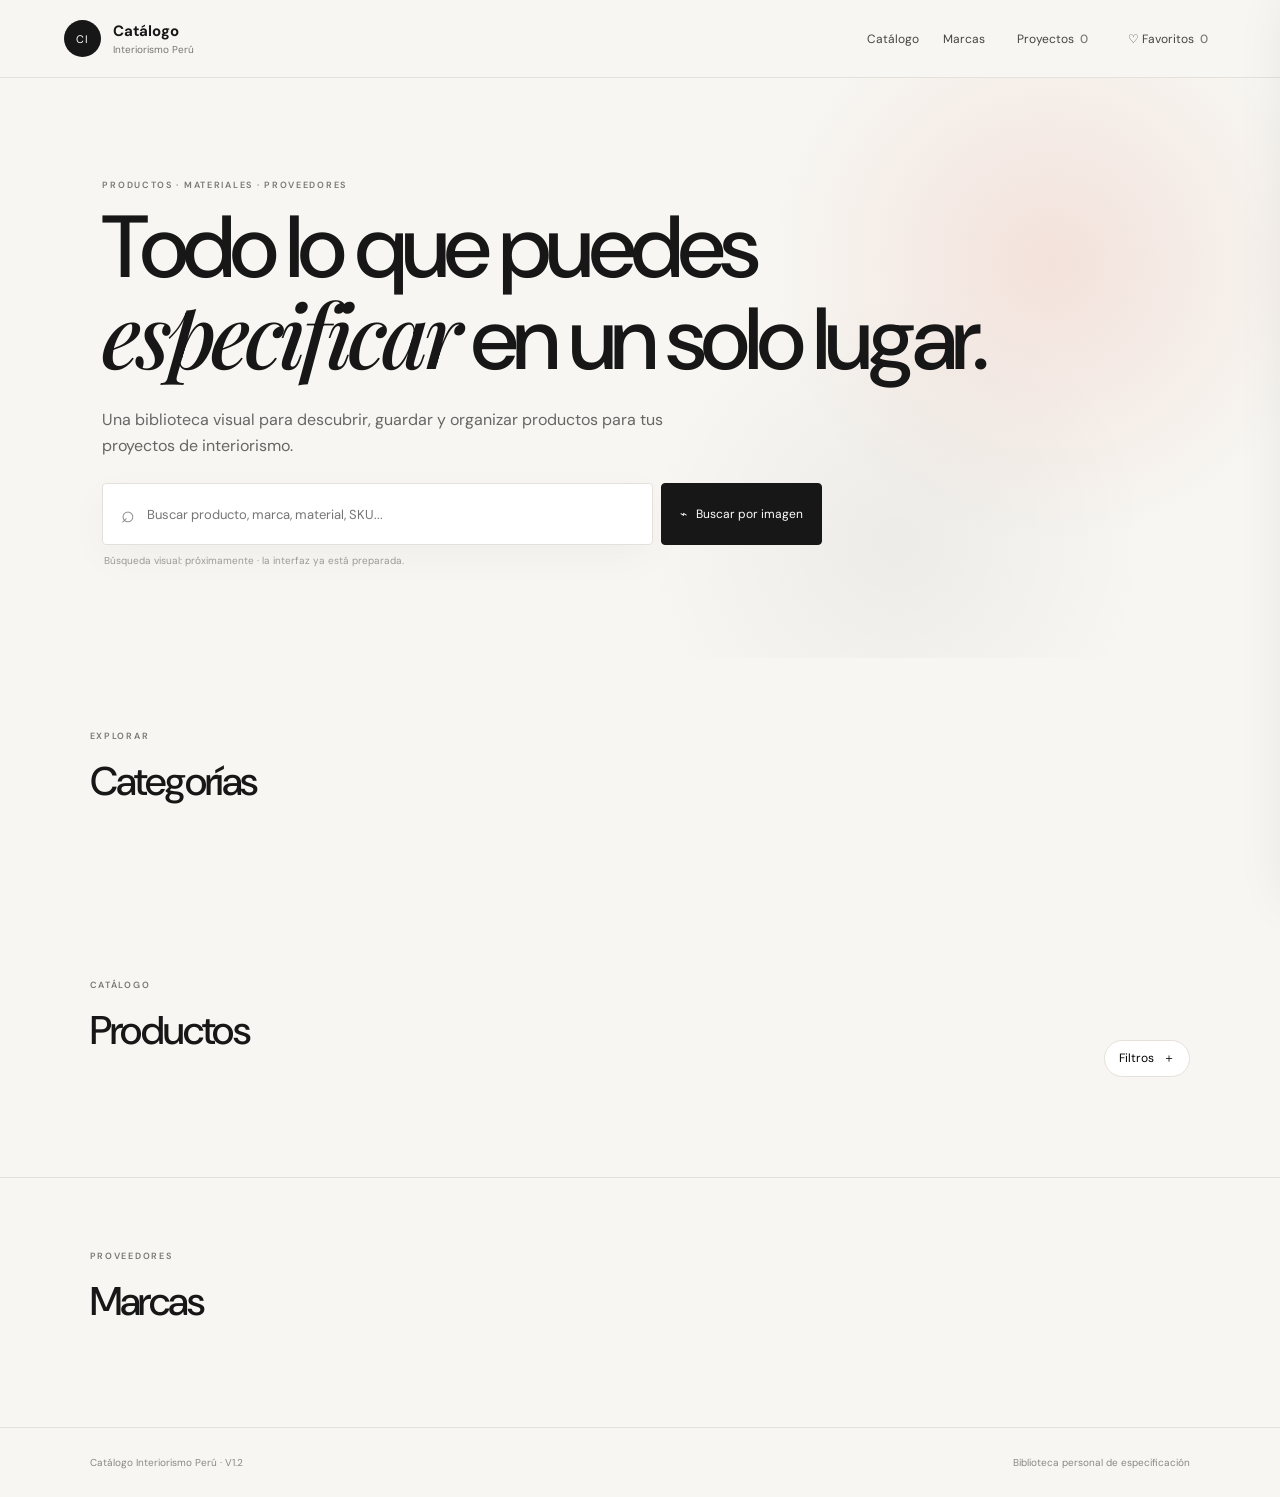
==== commit 8855ffa6: "Add files via upload" ====
--- a/index.html
+++ b/index.html
@@ -10,7 +10,7 @@
 <body>
 <header class="site-header">
 <a class="brand" href="#"><span class="brand-mark">CI</span><span><strong>Catálogo</strong><small>Interiorismo Perú</small></span></a>
-<nav><a href="#catalogo">Catálogo</a><a href="#marcas">Marcas</a><button class="nav-btn" id="projectsBtn">Proyectos <b id="projectCount">0</b></button><button class="nav-btn" id="favoritesBtn">♡ Favoritos <b id="favoriteCount">0</b></button></nav>
+<nav><a href="#catalogo">Catálogo</a><a href="#marcas">Marcas</a><button class="nav-btn" id="projectsBtn">Proyectos <b id="projectCount">0</b></button><a href="favoritos.html" class="nav-btn">♡ Favoritos <b id="favoriteCount">0</b></a></nav>
 </header>
 <main>
 <section class="hero"><div class="hero-inner"><p class="eyebrow">PRODUCTOS · MATERIALES · PROVEEDORES</p><h1>Todo lo que puedes<br><em>especificar</em> en un solo lugar.</h1><p class="hero-copy">Una biblioteca visual para descubrir, guardar y organizar productos para tus proyectos de interiorismo.</p><div class="search-row"><div class="search-wrap"><span>⌕</span><input id="searchInput" type="search" placeholder="Buscar producto, marca, material, SKU..."></div><button class="visual-search" id="visualSearchBtn">⌁ <span>Buscar por imagen</span></button></div><p class="visual-note">Búsqueda visual: próximamente · la interfaz ya está preparada.</p></div></section>
@@ -24,7 +24,7 @@
 <div class="modal" id="productModal" aria-hidden="true"><div class="modal-card"><button class="close-btn" data-close="productModal">×</button><div id="modalContent"></div></div></div>
 <div class="modal project-picker-modal" id="projectPicker" aria-hidden="true"><div class="picker-card"><button class="close-btn" onclick="closeProjectPicker()">×</button><div id="projectPickerContent"></div></div></div>
 <div class="toast" id="toast"></div>
-<footer><span>Catálogo Interiorismo Perú · V1</span><span>Biblioteca personal de especificación</span></footer>
+<footer><span>Catálogo Interiorismo Perú · V1.2</span><span>Biblioteca personal de especificación</span></footer>
 <script src="app.js"></script>
 </body>
 </html>
--- a/style.css
+++ b/style.css
@@ -20,3 +20,13 @@
 .gallery{min-width:0}.gallery-main{min-height:500px;position:relative;display:flex;align-items:flex-end;padding:25px;color:#666;overflow:hidden}.gallery-main:after{content:"";position:absolute;inset:16% 15% 10%;border:1px solid rgba(255,255,255,.4);border-radius:40% 45% 8% 8%;opacity:.6}.gallery-label{position:relative;z-index:1;font-size:11px;letter-spacing:.06em;text-transform:uppercase}.gallery-arrow{position:absolute;z-index:3;top:50%;transform:translateY(-50%);width:38px;height:38px;border:0;border-radius:50%;background:rgba(255,255,255,.88);font-size:25px;color:#555}.gallery-arrow.prev{left:14px}.gallery-arrow.next{right:14px}.gallery-counter{position:absolute;z-index:3;right:16px;bottom:14px;background:rgba(255,255,255,.85);padding:5px 8px;font-size:9px}.gallery-thumbs{display:grid;grid-template-columns:repeat(3,1fr);gap:6px;margin-top:7px}.gallery-thumb{aspect-ratio:1.3;border:1px solid transparent;padding:8px;position:relative;display:flex;align-items:flex-end;text-align:left;overflow:hidden;font-size:8px;color:#666}.gallery-thumb.active{border-color:var(--ink)}.modal-brand{font-size:12px;color:#888}.modal-price{font-size:20px;margin-top:16px}.modal-description{font-size:12px;line-height:1.6;color:#666;max-width:480px}.file-section{margin-top:20px}.file-title{font-size:9px;letter-spacing:.12em;color:#999}.project-picker-modal{z-index:60}.picker-card{width:min(470px,94vw);background:var(--paper);padding:30px;position:relative;max-height:85vh;overflow:auto}.picker-card>.close-btn{position:absolute;right:15px;top:12px}.picker-head h3{font-size:27px;font-weight:500;margin:0 0 4px}.picker-head p:last-child{font-size:11px;color:#888;margin:0 0 22px}.picker-list{border-top:1px solid var(--line)}.picker-project{width:100%;border:0;border-bottom:1px solid var(--line);background:transparent;display:flex;align-items:center;gap:13px;text-align:left;padding:14px 2px}.picker-project:hover{background:#eeeae3}.picker-icon{width:34px;height:34px;border:1px solid var(--line);border-radius:50%;display:grid;place-items:center;background:#fff}.picker-project strong{display:block;font-size:12px}.picker-project small{display:block;font-size:9px;color:#999;margin-top:3px}.picker-project>span:nth-child(2){flex:1}.new-project-inline{width:100%;margin-top:13px;padding:12px;border:1px solid var(--ink);background:var(--ink);color:#fff;font-size:11px}
 /* V1 additions */
 .detail-grid{max-height:none}.brand-count{font-size:11px;color:#999}.product-card{transition:transform .2s}.product-card:hover{transform:translateY(-2px)}
+
+/* V1.1 — páginas individuales de producto */
+.card-actions{display:grid;grid-template-columns:1fr 1fr;gap:6px;margin-top:10px}.card-actions button{width:100%;border:1px solid var(--line);padding:9px 7px;font-size:10px}.view-product{background:#fff;color:var(--ink)}.card-actions .add-project{margin:0;background:var(--ink);color:#fff}.product-page-wrap{max-width:1200px;margin:0 auto;padding:55px 7vw 90px}.back-link{display:inline-block;color:#777;font-size:11px;text-decoration:none;margin-bottom:30px}.back-link:hover{color:var(--ink)}.product-page-grid{display:grid;grid-template-columns:minmax(0,1.08fr) minmax(360px,.92fr);gap:55px}.page-gallery-main{aspect-ratio:1/1.05;background:linear-gradient(145deg,var(--tone1),var(--tone2));position:relative;display:flex;align-items:flex-end;padding:28px;overflow:hidden;color:#666}.page-gallery-main:after{content:"";position:absolute;inset:18% 15% 12%;border:1px solid rgba(255,255,255,.4);border-radius:40% 45% 8% 8%;opacity:.7}.page-gallery-main span{position:relative;z-index:2;font-size:11px;letter-spacing:.08em;text-transform:uppercase}.page-gallery-main button{position:absolute;z-index:3;top:50%;transform:translateY(-50%);width:42px;height:42px;border:0;border-radius:50%;background:rgba(255,255,255,.9);font-size:28px;color:#555}.page-gallery-main button:first-of-type{left:16px}.page-gallery-main button:nth-of-type(2){right:16px}.page-gallery-main #pageCounter{position:absolute;right:16px;bottom:15px;background:rgba(255,255,255,.85);padding:6px 8px;font-size:9px;z-index:3}.page-gallery-thumbs{display:grid;grid-template-columns:repeat(3,1fr);gap:7px;margin-top:7px}.page-thumb{aspect-ratio:1.3;border:1px solid transparent;background:linear-gradient(145deg,var(--tone1),var(--tone2));padding:8px;display:flex;align-items:flex-end;text-align:left;font-size:8px;color:#666}.page-thumb.active{border-color:var(--ink)}.product-page-info{padding-top:12px}.product-page-info h1{font-size:54px;line-height:1.02;font-weight:500;letter-spacing:-.045em;margin:4px 0 8px}.page-brand{font-size:12px;color:#888}.page-price{font-size:24px;margin:24px 0 10px}.page-description{font-size:13px;line-height:1.7;color:#666;max-width:540px}.page-actions{display:flex;gap:7px;margin:24px 0 35px}.page-actions button{border:1px solid var(--line);background:#fff;padding:12px 15px;font-size:11px}.page-actions .primary{background:var(--ink);border-color:var(--ink);color:#fff}.page-section{border-top:1px solid var(--line);padding-top:24px;margin-top:25px}.page-section h2{font-size:22px;margin-bottom:18px}.resource-list{display:flex;flex-wrap:wrap;gap:7px}.resource{border:1px solid var(--line);background:#fff;padding:10px 12px;font-size:10px}.product-page-info .detail-grid{grid-template-columns:1fr 1fr}.product-page-info .detail{padding:13px 0}.product-page-info .detail strong{font-size:8px}
+@media(max-width:850px){.product-page-grid{grid-template-columns:1fr;gap:30px}.product-page-wrap{padding:35px 5vw 65px}.product-page-info h1{font-size:42px}.page-gallery-main{aspect-ratio:1/1}.page-actions{position:sticky;bottom:12px;z-index:10;background:rgba(246,244,239,.94);padding:8px;margin-left:-8px;margin-right:-8px}}
+@media(max-width:520px){.product-page-info .detail-grid{grid-template-columns:1fr}.product-page-info h1{font-size:38px}}
+
+/* V1.2 — navegación real de categorías y favoritos */
+.category{position:relative;text-decoration:none;color:inherit}.category-arrow{position:absolute;right:20px;top:50%;transform:translateY(-50%);font-size:18px;color:#999;transition:.2s}.category:hover .category-arrow{right:16px;color:var(--ink)}
+.category-page-head,.favorites-page-head{max-width:1200px;margin:0 auto;padding:58px 7vw 30px}.category-page-head h1,.favorites-page-head h1{font-size:clamp(48px,7vw,86px);font-weight:500;letter-spacing:-.055em;line-height:.98;margin:8px 0 16px}.category-page-head>p:not(.eyebrow):not(.results),.favorites-page-head>p:not(.eyebrow){max-width:620px;color:#777;font-size:14px;line-height:1.7}.category-page-head .results{margin-top:20px;color:#888}.category-products{padding-top:25px}.text-link{font-size:11px;color:#777;text-decoration:none}.text-link:hover{color:var(--ink)}.nav-active{color:var(--ink)!important}.favorites-empty{grid-column:1/-1;text-align:center;padding:90px 20px;border-top:1px solid var(--line);border-bottom:1px solid var(--line)}.favorites-empty-icon{font-size:48px;color:#999;margin-bottom:15px}.favorites-empty h2{font-size:30px;font-weight:500;margin:0 0 8px}.favorites-empty p{color:#888;font-size:12px;margin:0 auto 22px;max-width:420px;line-height:1.6}.primary-link{display:inline-block;background:var(--ink);color:#fff;text-decoration:none;padding:12px 16px;font-size:11px}.product-not-found{max-width:850px;margin:0 auto;padding:80px 7vw 120px}.product-not-found h1{font-size:clamp(46px,7vw,80px);font-weight:500;letter-spacing:-.05em;margin:10px 0}.product-not-found p:not(.eyebrow){color:#888;line-height:1.7;margin-bottom:25px}
+@media(max-width:850px){.category-page-head,.favorites-page-head{padding:38px 5vw 25px}.category-page-head h1,.favorites-page-head h1{font-size:50px}.category-arrow{right:14px}.product-not-found{padding:55px 5vw 80px}}
